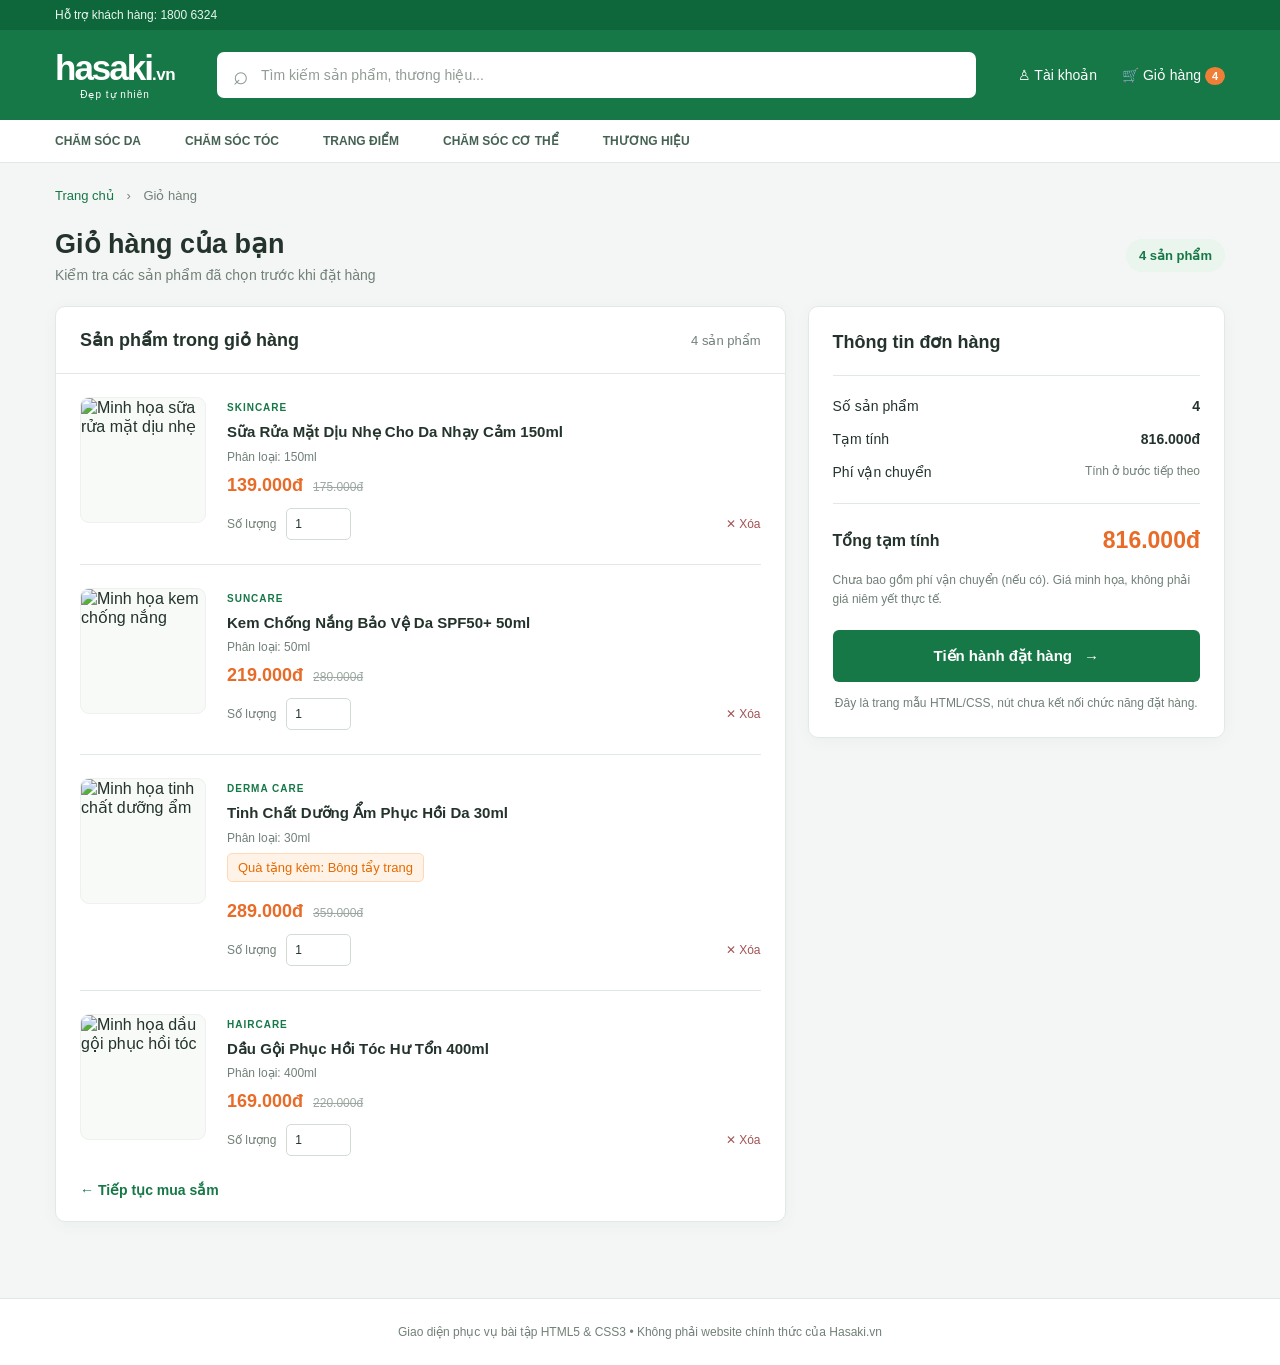
==== index.html @ eb5f2180 "Add files via upload" ====
<!DOCTYPE html>
<html lang="vi">
<head>
  <meta charset="UTF-8">
  <meta name="viewport" content="width=device-width, initial-scale=1.0">
  <meta name="description" content="Giao diện giỏ hàng mẫu lấy cảm hứng từ Hasaki.vn, thiết kế bằng HTML5 và CSS3.">
  <title>Giỏ hàng | Hasaki - Giao diện minh họa</title>
  <link rel="stylesheet" href="styles.css">
</head>
<body>
  <div class="topbar"><div class="container topbar__inner"><span>Hỗ trợ khách hàng: 1800 6324</span></div></div>
  <header class="site-header">
    <div class="container header-inner">
      <a class="brand" href="index.html" aria-label="Hasaki - trang giỏ hàng mẫu">hasaki<span>.vn</span><small>Đẹp tự nhiên</small></a>
      <div class="search-box" role="search"><span aria-hidden="true">⌕</span><span>Tìm kiếm sản phẩm, thương hiệu...</span></div>
      <nav class="header-links" aria-label="Tiện ích"><span class="header-account">♙ <span>Tài khoản</span></span><span class="cart-nav">🛒 <span>Giỏ hàng <b>4</b></span></span></nav>
    </div>
  </header>
  <div class="category-bar"><div class="container">CHĂM SÓC DA <span>CHĂM SÓC TÓC</span> <span>TRANG ĐIỂM</span> <span>CHĂM SÓC CƠ THỂ</span> <span>THƯƠNG HIỆU</span></div></div>
  <main class="container main-content">
    <nav class="breadcrumbs" aria-label="Đường dẫn"><a href="index.html">Trang chủ</a> <span aria-hidden="true">›</span> Giỏ hàng</nav>
    <div class="page-heading"><div><h1>Giỏ hàng của bạn</h1><p>Kiểm tra các sản phẩm đã chọn trước khi đặt hàng</p></div><span class="count-pill">4 sản phẩm</span></div>
    <div class="cart-layout">
      <section class="cart-items" aria-labelledby="products-title">
        <div class="section-heading"><h2 id="products-title">Sản phẩm trong giỏ hàng</h2><span>4 sản phẩm</span></div>
        <ul class="product-list">
          <li class="product"><img src="assets/cleanser.svg" alt="Minh họa sữa rửa mặt dịu nhẹ" width="126" height="126"><div class="product__info"><span class="product__brand">SKINCARE</span><h3>Sữa Rửa Mặt Dịu Nhẹ Cho Da Nhạy Cảm 150ml</h3><span class="product__variant">Phân loại: 150ml</span><div class="product__prices"><strong>139.000đ</strong><del>175.000đ</del></div><div class="product__bottom"><label>Số lượng <input type="number" min="1" max="99" value="1" aria-label="Số lượng sữa rửa mặt"></label><button class="remove-button" type="button" aria-label="Xóa sữa rửa mặt khỏi giỏ hàng">✕ Xóa</button></div></div></li>
          <li class="product"><img src="assets/sunscreen.svg" alt="Minh họa kem chống nắng" width="126" height="126"><div class="product__info"><span class="product__brand">SUNCARE</span><h3>Kem Chống Nắng Bảo Vệ Da SPF50+ 50ml</h3><span class="product__variant">Phân loại: 50ml</span><div class="product__prices"><strong>219.000đ</strong><del>280.000đ</del></div><div class="product__bottom"><label>Số lượng <input type="number" min="1" max="99" value="1" aria-label="Số lượng kem chống nắng"></label><button class="remove-button" type="button" aria-label="Xóa kem chống nắng khỏi giỏ hàng">✕ Xóa</button></div></div></li>
          <li class="product"><img src="assets/serum.svg" alt="Minh họa tinh chất dưỡng ẩm" width="126" height="126"><div class="product__info"><span class="product__brand">DERMA CARE</span><h3>Tinh Chất Dưỡng Ẩm Phục Hồi Da 30ml</h3><span class="product__variant">Phân loại: 30ml</span><div class="product__gift">Quà tặng kèm: Bông tẩy trang</div><div class="product__prices"><strong>289.000đ</strong><del>359.000đ</del></div><div class="product__bottom"><label>Số lượng <input type="number" min="1" max="99" value="1" aria-label="Số lượng tinh chất dưỡng ẩm"></label><button class="remove-button" type="button" aria-label="Xóa tinh chất dưỡng ẩm khỏi giỏ hàng">✕ Xóa</button></div></div></li>
          <li class="product"><img src="assets/shampoo.svg" alt="Minh họa dầu gội phục hồi tóc" width="126" height="126"><div class="product__info"><span class="product__brand">HAIRCARE</span><h3>Dầu Gội Phục Hồi Tóc Hư Tổn 400ml</h3><span class="product__variant">Phân loại: 400ml</span><div class="product__prices"><strong>169.000đ</strong><del>220.000đ</del></div><div class="product__bottom"><label>Số lượng <input type="number" min="1" max="99" value="1" aria-label="Số lượng dầu gội"></label><button class="remove-button" type="button" aria-label="Xóa dầu gội khỏi giỏ hàng">✕ Xóa</button></div></div></li>
        </ul>
        <a class="continue-link" href="https://hasaki.vn/">← Tiếp tục mua sắm</a>
      </section>
      <aside class="summary" aria-labelledby="summary-title">
        <h2 id="summary-title">Thông tin đơn hàng</h2>
        <div class="summary__row"><span>Số sản phẩm</span><strong>4</strong></div>
        <div class="summary__row"><span>Tạm tính</span><strong>816.000đ</strong></div>
        <div class="summary__row"><span>Phí vận chuyển</span><span class="muted">Tính ở bước tiếp theo</span></div>
        <div class="summary__divider"></div>
        <div class="summary__row summary__total"><span>Tổng tạm tính</span><strong>816.000đ</strong></div>
        <p class="summary__note">Chưa bao gồm phí vận chuyển (nếu có). Giá minh họa, không phải giá niêm yết thực tế.</p>
        <button class="checkout-btn" type="button">Tiến hành đặt hàng <span aria-hidden="true">→</span></button>
        <p class="demo-note">Đây là trang mẫu HTML/CSS, nút chưa kết nối chức năng đặt hàng.</p>
      </aside>
    </div>
  </main>
  <footer class="footer"><div class="container">Giao diện phục vụ bài tập HTML5 & CSS3 • Không phải website chính thức của Hasaki.vn</div></footer>
</body>
</html>
---- styles.css ----
:root{--green:#167747;--green-dark:#0e663b;--green-light:#e9f5ed;--bg:#f4f6f5;--text:#24342c;--muted:#718078;--line:#e2e9e5;--orange:#e86b28;--white:#fff}*{box-sizing:border-box}html{font-family:Arial,Helvetica,sans-serif;color:var(--text);background:var(--bg)}body{margin:0}button,input{font:inherit}button{cursor:pointer}a{color:inherit;text-decoration:none}.container{width:min(1170px,calc(100% - 40px));margin:auto}.topbar{background:var(--green-dark);color:#e9f7ee;font-size:12px}.topbar__inner{display:flex;justify-content:space-between;padding:8px 0}.site-header{background:var(--green);color:#fff}.header-inner{min-height:90px;display:flex;align-items:center;gap:42px}.brand{font-size:35px;font-weight:800;letter-spacing:-2px;line-height:1;white-space:nowrap}.brand>span{font-size:17px;letter-spacing:-.5px}.brand small{display:block;font-size:10px;letter-spacing:1px;text-align:center;font-weight:400;margin-top:5px}.search-box{background:#fff;color:#919c96;border-radius:7px;padding:15px 16px;flex:1;font-size:14px;display:flex;gap:12px;align-items:center}.search-box>span:first-child{font-size:26px;line-height:0}.header-links{display:flex;gap:25px;white-space:nowrap;font-size:14px}.cart-nav b{background:#ef7e36;border-radius:50%;padding:3px 7px;font-size:11px}.category-bar{background:#fff;border-bottom:1px solid var(--line);font-size:12px;font-weight:700;color:#456253}.category-bar .container{display:flex;gap:44px;padding:14px 0}.main-content{padding-bottom:76px}.breadcrumbs{padding:25px 0;color:var(--muted);font-size:13px}.breadcrumbs a{color:var(--green)}.breadcrumbs span{padding:0 9px}.page-heading{display:flex;align-items:center;justify-content:space-between;margin-bottom:23px}.page-heading h1{font-size:27px;margin:0 0 7px}.page-heading p{font-size:14px;color:var(--muted);margin:0}.count-pill{background:var(--green-light);color:var(--green);padding:9px 13px;border-radius:30px;font-size:13px;font-weight:700}.cart-layout{display:grid;grid-template-columns:minmax(0,1.75fr) minmax(310px,1fr);gap:22px;align-items:start}.cart-items,.summary{background:var(--white);border:1px solid var(--line);border-radius:10px;box-shadow:0 3px 16px #1f563b0b}.section-heading{display:flex;justify-content:space-between;align-items:center;padding:22px 24px;border-bottom:1px solid var(--line)}.section-heading h2,.summary h2{font-size:18px;margin:0}.section-heading span{color:var(--muted);font-size:13px}.product-list{list-style:none;padding:0 24px;margin:0}.product{display:flex;gap:21px;padding:23px 0;border-bottom:1px solid var(--line)}.product:last-child{border-bottom:0}.product img{width:126px;height:126px;object-fit:cover;flex-shrink:0;background:#f7faf7;border:1px solid #eef1ed;border-radius:9px}.product__info{flex:1;min-width:0}.product__brand{font-size:10px;font-weight:700;color:var(--green);letter-spacing:1px}.product h3{font-size:15px;line-height:1.5;margin:6px 0}.product__variant{display:block;font-size:12px;color:var(--muted)}.product__prices{display:flex;align-items:baseline;gap:10px;margin:11px 0}.product__prices strong{font-size:18px;color:var(--orange)}.product__prices del{font-size:12px;color:#9ca7a1}.product__bottom{display:flex;align-items:center;justify-content:space-between;gap:12px}.product__bottom label{display:flex;gap:10px;align-items:center;color:var(--muted);font-size:12px}.product__bottom input{width:65px;padding:8px;border:1px solid #d0dcd4;border-radius:5px;color:var(--text)}.remove-button{border:0;background:none;color:#a25353;font-size:12px;padding:10px 0}.remove-button:hover{text-decoration:underline}.continue-link{display:inline-block;margin:2px 24px 23px;color:var(--green);font-size:14px;font-weight:700}.continue-link:hover{text-decoration:underline}.summary{padding:24px;position:sticky;top:18px}.summary h2{padding-bottom:22px;border-bottom:1px solid var(--line);margin-bottom:22px}.summary__row{display:flex;justify-content:space-between;gap:10px;margin:17px 0;font-size:14px}.summary__row strong{font-weight:700}.muted{color:var(--muted);font-size:12px;text-align:right}.summary__divider{height:1px;background:var(--line);margin:23px 0}.summary__total{align-items:center;font-size:16px;font-weight:700}.summary__total strong{font-size:23px;color:var(--orange)}.summary__note,.demo-note{color:var(--muted);font-size:12px;line-height:1.55}.summary__note{margin:13px 0 22px}.checkout-btn{width:100%;min-height:52px;background:var(--green);border:0;border-radius:6px;color:#fff;font-weight:700;font-size:15px;display:flex;align-items:center;justify-content:center;gap:12px}.checkout-btn:hover{background:var(--green-dark)}.checkout-btn:focus-visible,.remove-button:focus-visible,.continue-link:focus-visible,input:focus-visible{outline:3px solid #f5a75f;outline-offset:3px}.demo-note{text-align:center;margin:12px 0 0}.footer{background:#fff;border-top:1px solid var(--line);padding:26px 0;color:var(--muted);font-size:12px;text-align:center}@media(max-width:900px){.header-inner{gap:18px}.category-bar .container{gap:22px;overflow:hidden;white-space:nowrap}.cart-layout{grid-template-columns:minmax(0,1fr)}.summary{position:static}}@media(max-width:600px){.container{width:min(100% - 24px,1170px)}.topbar__inner span:last-child,.category-bar,.header-account,.search-box{display:none}.header-inner{min-height:68px;justify-content:space-between}.brand{font-size:30px}.page-heading{align-items:start;gap:8px}.page-heading h1{font-size:22px}.page-heading p{font-size:12px;line-height:1.4}.count-pill{font-size:11px;white-space:nowrap}.breadcrumbs{padding:18px 0}.cart-layout{gap:14px}.section-heading{padding:18px 14px}.section-heading h2,.summary h2{font-size:16px}.product-list{padding:0 14px}.product{gap:13px;padding:17px 0}.product img{width:91px;height:105px}.product h3{font-size:13px;margin:4px 0}.product__prices{flex-wrap:wrap;gap:5px;margin:8px 0}.product__prices strong{font-size:16px}.product__prices del{font-size:11px}.product__bottom{align-items:flex-end}.product__bottom label{gap:5px;flex-wrap:wrap}.product__bottom input{width:55px;padding:6px}.remove-button{white-space:nowrap}.summary{padding:19px}.continue-link{margin:0 14px 20px}.main-content{padding-bottom:35px}}
.product__gift {
  display: inline-block;
  margin-top: 8px;
  margin-bottom: 8px;
  padding: 6px 10px;
  background-color: #fff3e8;
  color: #e66a00;
  border: 1px solid #ffd8b5;
  border-radius: 5px;
  font-size: 13px;
  font-weight: 500;
}
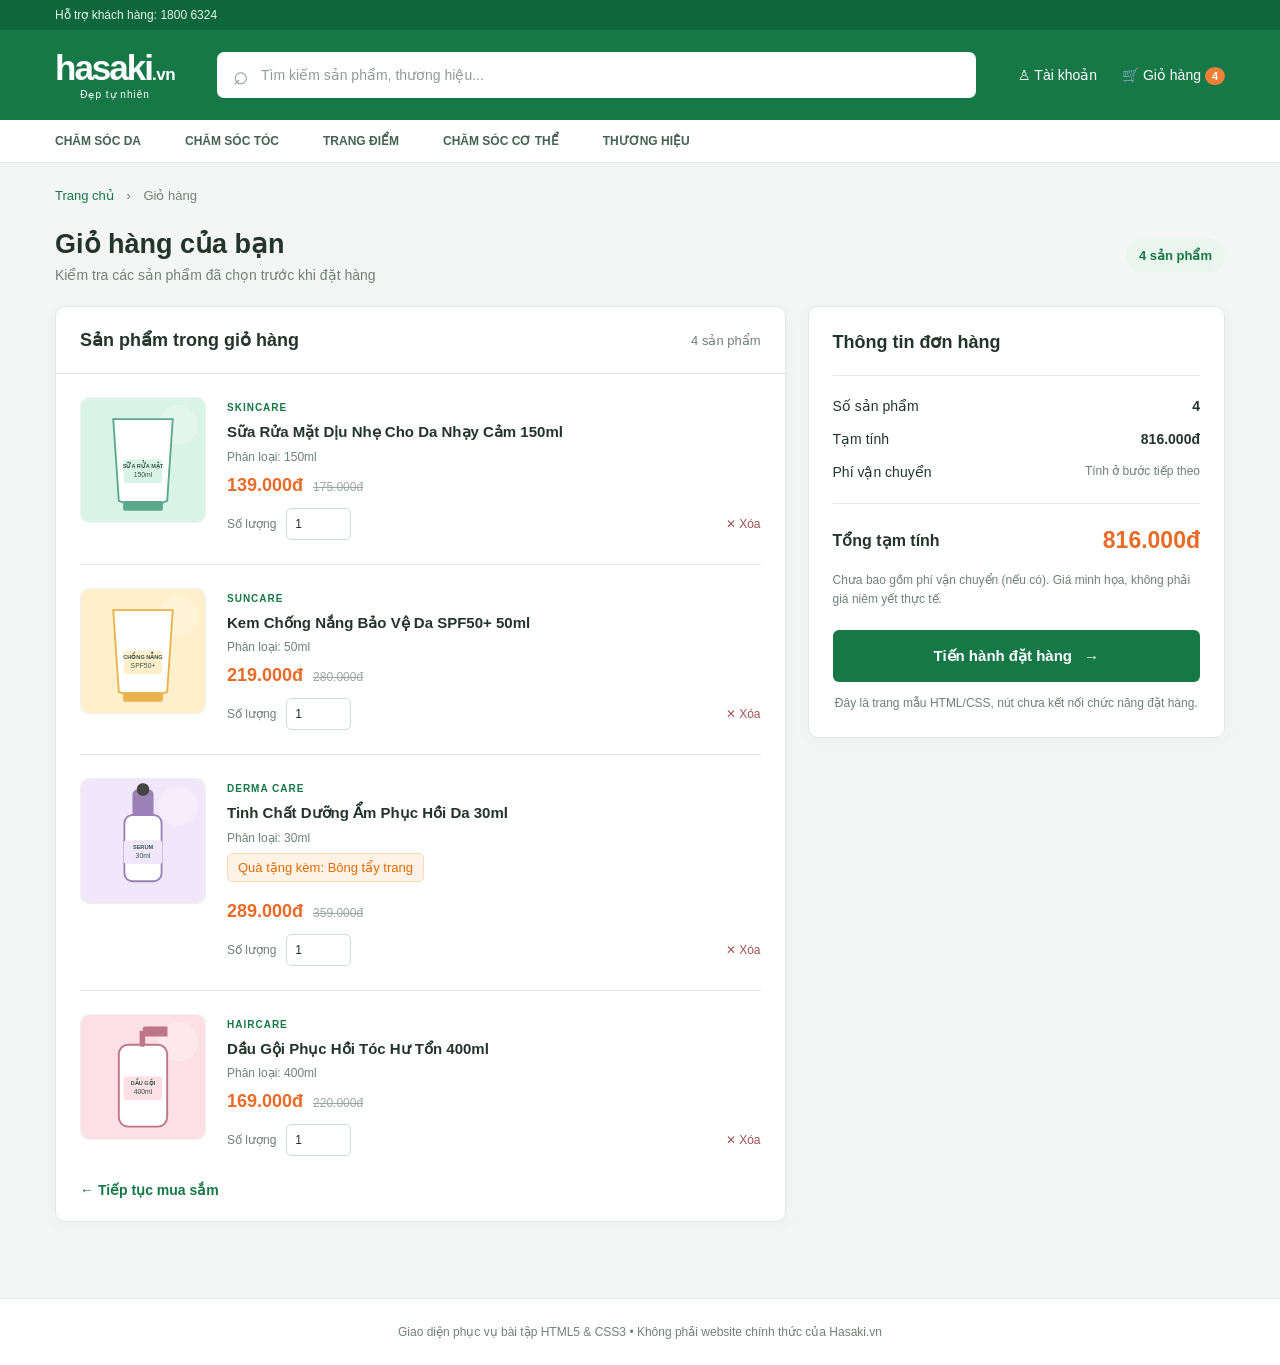
==== commit 486efcd2: "Update index.html" ====
--- a/index.html
+++ b/index.html
@@ -24,10 +24,10 @@
       <section class="cart-items" aria-labelledby="products-title">
         <div class="section-heading"><h2 id="products-title">Sản phẩm trong giỏ hàng</h2><span>4 sản phẩm</span></div>
         <ul class="product-list">
-          <li class="product"><img src="assets/cleanser.svg" alt="Minh họa sữa rửa mặt dịu nhẹ" width="126" height="126"><div class="product__info"><span class="product__brand">SKINCARE</span><h3>Sữa Rửa Mặt Dịu Nhẹ Cho Da Nhạy Cảm 150ml</h3><span class="product__variant">Phân loại: 150ml</span><div class="product__prices"><strong>139.000đ</strong><del>175.000đ</del></div><div class="product__bottom"><label>Số lượng <input type="number" min="1" max="99" value="1" aria-label="Số lượng sữa rửa mặt"></label><button class="remove-button" type="button" aria-label="Xóa sữa rửa mặt khỏi giỏ hàng">✕ Xóa</button></div></div></li>
-          <li class="product"><img src="assets/sunscreen.svg" alt="Minh họa kem chống nắng" width="126" height="126"><div class="product__info"><span class="product__brand">SUNCARE</span><h3>Kem Chống Nắng Bảo Vệ Da SPF50+ 50ml</h3><span class="product__variant">Phân loại: 50ml</span><div class="product__prices"><strong>219.000đ</strong><del>280.000đ</del></div><div class="product__bottom"><label>Số lượng <input type="number" min="1" max="99" value="1" aria-label="Số lượng kem chống nắng"></label><button class="remove-button" type="button" aria-label="Xóa kem chống nắng khỏi giỏ hàng">✕ Xóa</button></div></div></li>
-          <li class="product"><img src="assets/serum.svg" alt="Minh họa tinh chất dưỡng ẩm" width="126" height="126"><div class="product__info"><span class="product__brand">DERMA CARE</span><h3>Tinh Chất Dưỡng Ẩm Phục Hồi Da 30ml</h3><span class="product__variant">Phân loại: 30ml</span><div class="product__gift">Quà tặng kèm: Bông tẩy trang</div><div class="product__prices"><strong>289.000đ</strong><del>359.000đ</del></div><div class="product__bottom"><label>Số lượng <input type="number" min="1" max="99" value="1" aria-label="Số lượng tinh chất dưỡng ẩm"></label><button class="remove-button" type="button" aria-label="Xóa tinh chất dưỡng ẩm khỏi giỏ hàng">✕ Xóa</button></div></div></li>
-          <li class="product"><img src="assets/shampoo.svg" alt="Minh họa dầu gội phục hồi tóc" width="126" height="126"><div class="product__info"><span class="product__brand">HAIRCARE</span><h3>Dầu Gội Phục Hồi Tóc Hư Tổn 400ml</h3><span class="product__variant">Phân loại: 400ml</span><div class="product__prices"><strong>169.000đ</strong><del>220.000đ</del></div><div class="product__bottom"><label>Số lượng <input type="number" min="1" max="99" value="1" aria-label="Số lượng dầu gội"></label><button class="remove-button" type="button" aria-label="Xóa dầu gội khỏi giỏ hàng">✕ Xóa</button></div></div></li>
+          <li class="product"><img src="cleanser.svg" alt="Minh họa sữa rửa mặt dịu nhẹ" width="126" height="126"><div class="product__info"><span class="product__brand">SKINCARE</span><h3>Sữa Rửa Mặt Dịu Nhẹ Cho Da Nhạy Cảm 150ml</h3><span class="product__variant">Phân loại: 150ml</span><div class="product__prices"><strong>139.000đ</strong><del>175.000đ</del></div><div class="product__bottom"><label>Số lượng <input type="number" min="1" max="99" value="1" aria-label="Số lượng sữa rửa mặt"></label><button class="remove-button" type="button" aria-label="Xóa sữa rửa mặt khỏi giỏ hàng">✕ Xóa</button></div></div></li>
+          <li class="product"><img src="sunscreen.svg" alt="Minh họa kem chống nắng" width="126" height="126"><div class="product__info"><span class="product__brand">SUNCARE</span><h3>Kem Chống Nắng Bảo Vệ Da SPF50+ 50ml</h3><span class="product__variant">Phân loại: 50ml</span><div class="product__prices"><strong>219.000đ</strong><del>280.000đ</del></div><div class="product__bottom"><label>Số lượng <input type="number" min="1" max="99" value="1" aria-label="Số lượng kem chống nắng"></label><button class="remove-button" type="button" aria-label="Xóa kem chống nắng khỏi giỏ hàng">✕ Xóa</button></div></div></li>
+          <li class="product"><img src="serum.svg" alt="Minh họa tinh chất dưỡng ẩm" width="126" height="126"><div class="product__info"><span class="product__brand">DERMA CARE</span><h3>Tinh Chất Dưỡng Ẩm Phục Hồi Da 30ml</h3><span class="product__variant">Phân loại: 30ml</span><div class="product__gift">Quà tặng kèm: Bông tẩy trang</div><div class="product__prices"><strong>289.000đ</strong><del>359.000đ</del></div><div class="product__bottom"><label>Số lượng <input type="number" min="1" max="99" value="1" aria-label="Số lượng tinh chất dưỡng ẩm"></label><button class="remove-button" type="button" aria-label="Xóa tinh chất dưỡng ẩm khỏi giỏ hàng">✕ Xóa</button></div></div></li>
+          <li class="product"><img src="shampoo.svg" alt="Minh họa dầu gội phục hồi tóc" width="126" height="126"><div class="product__info"><span class="product__brand">HAIRCARE</span><h3>Dầu Gội Phục Hồi Tóc Hư Tổn 400ml</h3><span class="product__variant">Phân loại: 400ml</span><div class="product__prices"><strong>169.000đ</strong><del>220.000đ</del></div><div class="product__bottom"><label>Số lượng <input type="number" min="1" max="99" value="1" aria-label="Số lượng dầu gội"></label><button class="remove-button" type="button" aria-label="Xóa dầu gội khỏi giỏ hàng">✕ Xóa</button></div></div></li>
         </ul>
         <a class="continue-link" href="https://hasaki.vn/">← Tiếp tục mua sắm</a>
       </section>
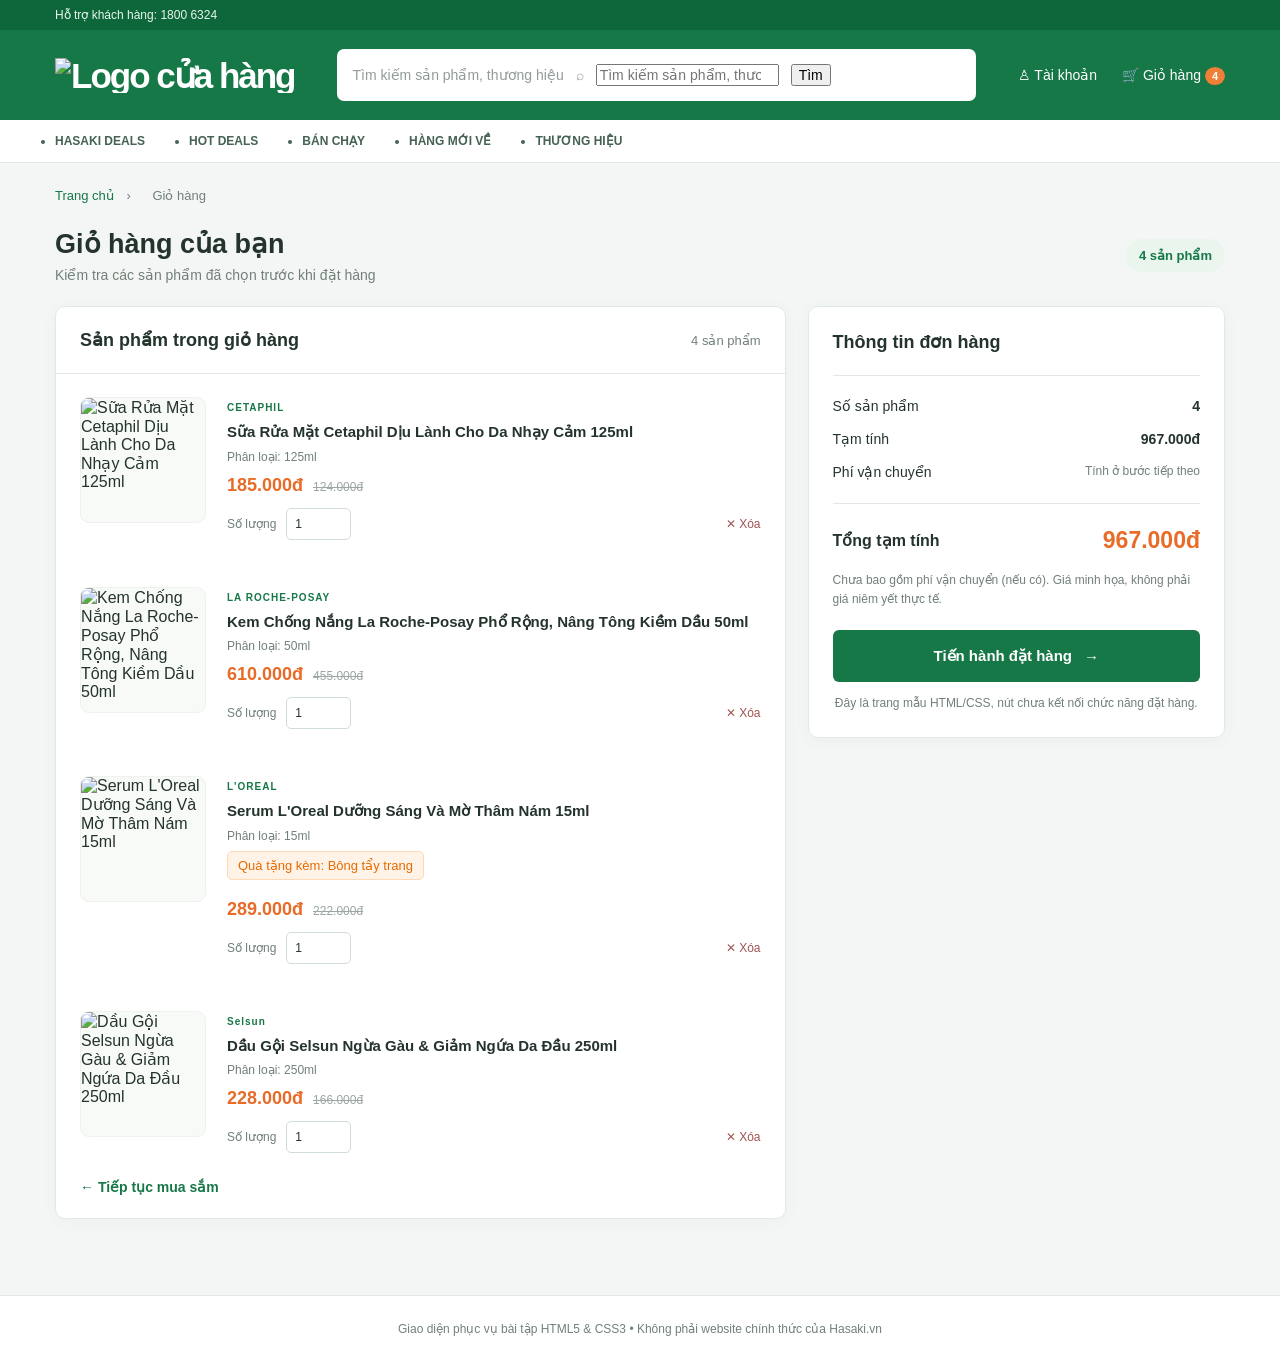
==== commit 2d742301: "Add files via upload" ====
--- a/index.html
+++ b/index.html
@@ -8,42 +8,192 @@
   <link rel="stylesheet" href="styles.css">
 </head>
 <body>
-  <div class="topbar"><div class="container topbar__inner"><span>Hỗ trợ khách hàng: 1800 6324</span></div></div>
+  <div class="topbar">
+    <div class="container topbar__inner">
+      <span>Hỗ trợ khách hàng: 1800 6324</span>
+    </div>
+  </div>
+
   <header class="site-header">
     <div class="container header-inner">
-      <a class="brand" href="index.html" aria-label="Hasaki - trang giỏ hàng mẫu">hasaki<span>.vn</span><small>Đẹp tự nhiên</small></a>
-      <div class="search-box" role="search"><span aria-hidden="true">⌕</span><span>Tìm kiếm sản phẩm, thương hiệu...</span></div>
-      <nav class="header-links" aria-label="Tiện ích"><span class="header-account">♙ <span>Tài khoản</span></span><span class="cart-nav">🛒 <span>Giỏ hàng <b>4</b></span></span></nav>
+      <a class="brand" href="https://hasaki.vn/" aria-label="Logo Hasaki">
+       <img src="assets/logo.png" alt="Logo cửa hàng">
+      </a>
+
+      <form class="search-box" role="search" action="#" method="get">
+        <label class="visually-hidden" for="site-search">Tìm kiếm sản phẩm, thương hiệu</label>
+        <span aria-hidden="true">⌕</span>
+        <input id="site-search" type="search" name="q" placeholder="Tìm kiếm sản phẩm, thương hiệu...">
+        <button type="submit">Tìm</button>
+      </form>
+
+      <nav class="header-links" aria-label="Tiện ích">
+        <a class="header-account" href="https://hasaki.vn/customer/account">
+        <span class="header-account">♙ <span>Tài khoản</span></span>
+        </a>
+        <span class="cart-nav">🛒 <span>Giỏ hàng <b>4</b></span></span>
+      </nav>
     </div>
   </header>
-  <div class="category-bar"><div class="container">CHĂM SÓC DA <span>CHĂM SÓC TÓC</span> <span>TRANG ĐIỂM</span> <span>CHĂM SÓC CƠ THỂ</span> <span>THƯƠNG HIỆU</span></div></div>
+
+  <nav class="category-bar" aria-label="Danh mục sản phẩm">
+    <ul class="container category-list">
+      <li>
+        <a href="https://hasaki.vn/deals-dang-dien-ra.html?product_list_order=topsale" aria-label="Xem tất cả các deal của Hasaki">
+          <span>HASAKI DEALS</span>
+        </a>
+      </li>
+      
+      <li>
+        <a href="https://hasaki.vn/campaign/wow" aria-label="Xem tất cả các deal hot">
+          <span>HOT DEALS</span>
+        </a>
+      </li>
+
+      <li>
+        <a href="https://hasaki.vn/san-pham-ban-chay.html?sort=topsale" aria-label="Xem tất cả sản phẩm bán chạy">
+          <span>BÁN CHẠY</span>
+        </a>
+      </li>
+
+      <li>
+        <a href="https://hasaki.vn/hang-moi-ve.html?sort=position" aria-label="Xem tất cả sản phẩm mới">
+          <span>HÀNG MỚI VỀ</span>
+        </a>
+      </li>
+
+      <li>
+        <a href="https://hasaki.vn/thuong-hieu" aria-label="Xem tất cả thương hiệu">
+        <span>THƯƠNG HIỆU</span>
+        </a>
+      </li>
+    </ul>
+  </nav>
+
   <main class="container main-content">
-    <nav class="breadcrumbs" aria-label="Đường dẫn"><a href="index.html">Trang chủ</a> <span aria-hidden="true">›</span> Giỏ hàng</nav>
-    <div class="page-heading"><div><h1>Giỏ hàng của bạn</h1><p>Kiểm tra các sản phẩm đã chọn trước khi đặt hàng</p></div><span class="count-pill">4 sản phẩm</span></div>
+    <nav class="breadcrumbs" aria-label="Đường dẫn">
+      <a href="https://hasaki.vn/">Trang chủ</a>
+      <span aria-hidden="true">›</span>
+      <span aria-current="page">Giỏ hàng</span>
+    </nav>
+
+    <section class="page-heading" aria-labelledby="page-title">
+      <div>
+        <h1 id="page-title">Giỏ hàng của bạn</h1>
+        <p>Kiểm tra các sản phẩm đã chọn trước khi đặt hàng</p>
+      </div>
+      <span class="count-pill">4 sản phẩm</span>
+    </section>
+
     <div class="cart-layout">
       <section class="cart-items" aria-labelledby="products-title">
-        <div class="section-heading"><h2 id="products-title">Sản phẩm trong giỏ hàng</h2><span>4 sản phẩm</span></div>
+        <header class="section-heading">
+          <h2 id="products-title">Sản phẩm trong giỏ hàng</h2>
+          <span>4 sản phẩm</span>
+        </header>
+
         <ul class="product-list">
-          <li class="product"><img src="cleanser.svg" alt="Minh họa sữa rửa mặt dịu nhẹ" width="126" height="126"><div class="product__info"><span class="product__brand">SKINCARE</span><h3>Sữa Rửa Mặt Dịu Nhẹ Cho Da Nhạy Cảm 150ml</h3><span class="product__variant">Phân loại: 150ml</span><div class="product__prices"><strong>139.000đ</strong><del>175.000đ</del></div><div class="product__bottom"><label>Số lượng <input type="number" min="1" max="99" value="1" aria-label="Số lượng sữa rửa mặt"></label><button class="remove-button" type="button" aria-label="Xóa sữa rửa mặt khỏi giỏ hàng">✕ Xóa</button></div></div></li>
-          <li class="product"><img src="sunscreen.svg" alt="Minh họa kem chống nắng" width="126" height="126"><div class="product__info"><span class="product__brand">SUNCARE</span><h3>Kem Chống Nắng Bảo Vệ Da SPF50+ 50ml</h3><span class="product__variant">Phân loại: 50ml</span><div class="product__prices"><strong>219.000đ</strong><del>280.000đ</del></div><div class="product__bottom"><label>Số lượng <input type="number" min="1" max="99" value="1" aria-label="Số lượng kem chống nắng"></label><button class="remove-button" type="button" aria-label="Xóa kem chống nắng khỏi giỏ hàng">✕ Xóa</button></div></div></li>
-          <li class="product"><img src="serum.svg" alt="Minh họa tinh chất dưỡng ẩm" width="126" height="126"><div class="product__info"><span class="product__brand">DERMA CARE</span><h3>Tinh Chất Dưỡng Ẩm Phục Hồi Da 30ml</h3><span class="product__variant">Phân loại: 30ml</span><div class="product__gift">Quà tặng kèm: Bông tẩy trang</div><div class="product__prices"><strong>289.000đ</strong><del>359.000đ</del></div><div class="product__bottom"><label>Số lượng <input type="number" min="1" max="99" value="1" aria-label="Số lượng tinh chất dưỡng ẩm"></label><button class="remove-button" type="button" aria-label="Xóa tinh chất dưỡng ẩm khỏi giỏ hàng">✕ Xóa</button></div></div></li>
-          <li class="product"><img src="shampoo.svg" alt="Minh họa dầu gội phục hồi tóc" width="126" height="126"><div class="product__info"><span class="product__brand">HAIRCARE</span><h3>Dầu Gội Phục Hồi Tóc Hư Tổn 400ml</h3><span class="product__variant">Phân loại: 400ml</span><div class="product__prices"><strong>169.000đ</strong><del>220.000đ</del></div><div class="product__bottom"><label>Số lượng <input type="number" min="1" max="99" value="1" aria-label="Số lượng dầu gội"></label><button class="remove-button" type="button" aria-label="Xóa dầu gội khỏi giỏ hàng">✕ Xóa</button></div></div></li>
+          <li>
+            <article class="product">
+              <img src="assets/sữa rửa mặt hasaki.jpg" alt="Sữa Rửa Mặt Cetaphil Dịu Lành Cho Da Nhạy Cảm 125ml" width="126" height="126">
+              <div class="product__info">
+                <span class="product__brand">CETAPHIL</span>
+                <h3>
+                  <a href="https://hasaki.vn/san-pham/sua-rua-mat-cetaphil-diu-nhe-khong-xa-phong-125ml-moi-101589.html">
+                  Sữa Rửa Mặt Cetaphil Dịu Lành Cho Da Nhạy Cảm 125ml
+                  </a>
+                </h3>
+                <span class="product__variant">Phân loại: 125ml</span>
+                <div class="product__prices"><strong>185.000đ</strong><del>124.000đ</del></div>
+                <div class="product__bottom">
+                  <label>Số lượng <input type="number" min="1" max="99" value="1" aria-label="Số lượng sữa rửa mặt"></label>
+                  <button class="remove-button" type="button" aria-label="Xóa sữa rửa mặt khỏi giỏ hàng">✕ Xóa</button>
+                </div>
+              </div>
+            </article>
+          </li>
+
+          <li>
+            <article class="product">
+              <img src="assets/kem chống nắng hasaki.jpg" alt="Kem Chống Nắng La Roche-Posay Phổ Rộng, Nâng Tông Kiềm Dầu 50ml" width="126" height="126">
+              <div class="product__info">
+                <span class="product__brand">LA ROCHE-POSAY</span>
+                <h3>
+                  <a href="https://hasaki.vn/san-pham/kem-chong-nang-la-roche-posay-spf-50-bao-ve-da-50ml-183033.html">
+                    Kem Chống Nắng La Roche-Posay Phổ Rộng, Nâng Tông Kiềm Dầu 50ml
+                  </a>
+                </h3>
+                <span class="product__variant">Phân loại: 50ml</span>
+                <div class="product__prices"><strong>610.000đ</strong><del>455.000đ</del></div>
+                <div class="product__bottom">
+                  <label>Số lượng <input type="number" min="1" max="99" value="1" aria-label="Số lượng kem chống nắng"></label>
+                  <button class="remove-button" type="button" aria-label="Xóa kem chống nắng khỏi giỏ hàng">✕ Xóa</button>
+                </div>
+              </div>
+            </article>
+          </li>
+
+          <li>
+            <article class="product">
+              <img src="assets/serum hasaki.jpg" alt="Serum L'Oreal Dưỡng Sáng Và Mờ Thâm Nám 15ml" width="126" height="126">
+              <div class="product__info">
+                <span class="product__brand">L'OREAL</span>
+                <h3>
+                  <a href="https://hasaki.vn/san-pham/serum-l-oreal-paris-glycolic-duong-sang-va-mo-tham-nam-15ml-100293.html?srsltid=AYCX9vKftLYHLnlT8ARGbI6kKtZoW1_BTbR-81weAN6QM21pg6y7OMZZ">
+                    Serum L'Oreal Dưỡng Sáng Và Mờ Thâm Nám 15ml
+                  </a>
+                </h3>
+                <span class="product__variant">Phân loại: 15ml</span>
+                <p class="product__gift">Quà tặng kèm: Bông tẩy trang</p>
+                <div class="product__prices"><strong>289.000đ</strong><del>222.000đ</del></div>
+                <div class="product__bottom">
+                  <label>Số lượng <input type="number" min="1" max="99" value="1" aria-label="Số lượng tinh chất dưỡng ẩm"></label>
+                  <button class="remove-button" type="button" aria-label="Xóa tinh chất dưỡng ẩm khỏi giỏ hàng">✕ Xóa</button>
+                </div>
+              </div>
+            </article>
+          </li>
+
+          <li>
+            <article class="product">
+              <img src="assets/dầu gội hasaki.jpg" alt="Dầu Gội Selsun Ngừa Gàu & Giảm Ngứa Da Đầu 250ml" width="126" height="126">
+              <div class="product__info">
+                <span class="product__brand">Selsun</span>
+                <h3>
+                  <a href="https://hasaki.vn/san-pham/dau-goi-selsun-ngua-gau-giam-ngua-da-dau-250ml-100901.html?srsltid=AYCX9vJM6kt7i1_5kwsbkzrvp9JMnAa6rpFVwP-KtRbpQVtyN65Ue0fr">
+                    Dầu Gội Selsun Ngừa Gàu & Giảm Ngứa Da Đầu 250ml
+                  </a>
+                </h3>
+                <span class="product__variant">Phân loại: 250ml</span>
+                <div class="product__prices"><strong>228.000đ</strong><del>166.000đ</del></div>
+                <div class="product__bottom">
+                  <label>Số lượng <input type="number" min="1" max="99" value="1" aria-label="Số lượng dầu gội"></label>
+                  <button class="remove-button" type="button" aria-label="Xóa dầu gội khỏi giỏ hàng">✕ Xóa</button>
+                </div>
+              </div>
+            </article>
+          </li>
         </ul>
+
         <a class="continue-link" href="https://hasaki.vn/">← Tiếp tục mua sắm</a>
       </section>
+
       <aside class="summary" aria-labelledby="summary-title">
         <h2 id="summary-title">Thông tin đơn hàng</h2>
         <div class="summary__row"><span>Số sản phẩm</span><strong>4</strong></div>
-        <div class="summary__row"><span>Tạm tính</span><strong>816.000đ</strong></div>
+        <div class="summary__row"><span>Tạm tính</span><strong>967.000đ</strong></div>
         <div class="summary__row"><span>Phí vận chuyển</span><span class="muted">Tính ở bước tiếp theo</span></div>
         <div class="summary__divider"></div>
-        <div class="summary__row summary__total"><span>Tổng tạm tính</span><strong>816.000đ</strong></div>
+        <div class="summary__row summary__total"><span>Tổng tạm tính</span><strong>967.000đ</strong></div>
         <p class="summary__note">Chưa bao gồm phí vận chuyển (nếu có). Giá minh họa, không phải giá niêm yết thực tế.</p>
         <button class="checkout-btn" type="button">Tiến hành đặt hàng <span aria-hidden="true">→</span></button>
         <p class="demo-note">Đây là trang mẫu HTML/CSS, nút chưa kết nối chức năng đặt hàng.</p>
       </aside>
     </div>
   </main>
-  <footer class="footer"><div class="container">Giao diện phục vụ bài tập HTML5 & CSS3 • Không phải website chính thức của Hasaki.vn</div></footer>
+
+  <footer class="footer">
+    <div class="container">Giao diện phục vụ bài tập HTML5 &amp; CSS3 • Không phải website chính thức của Hasaki.vn</div>
+  </footer>
 </body>
 </html>
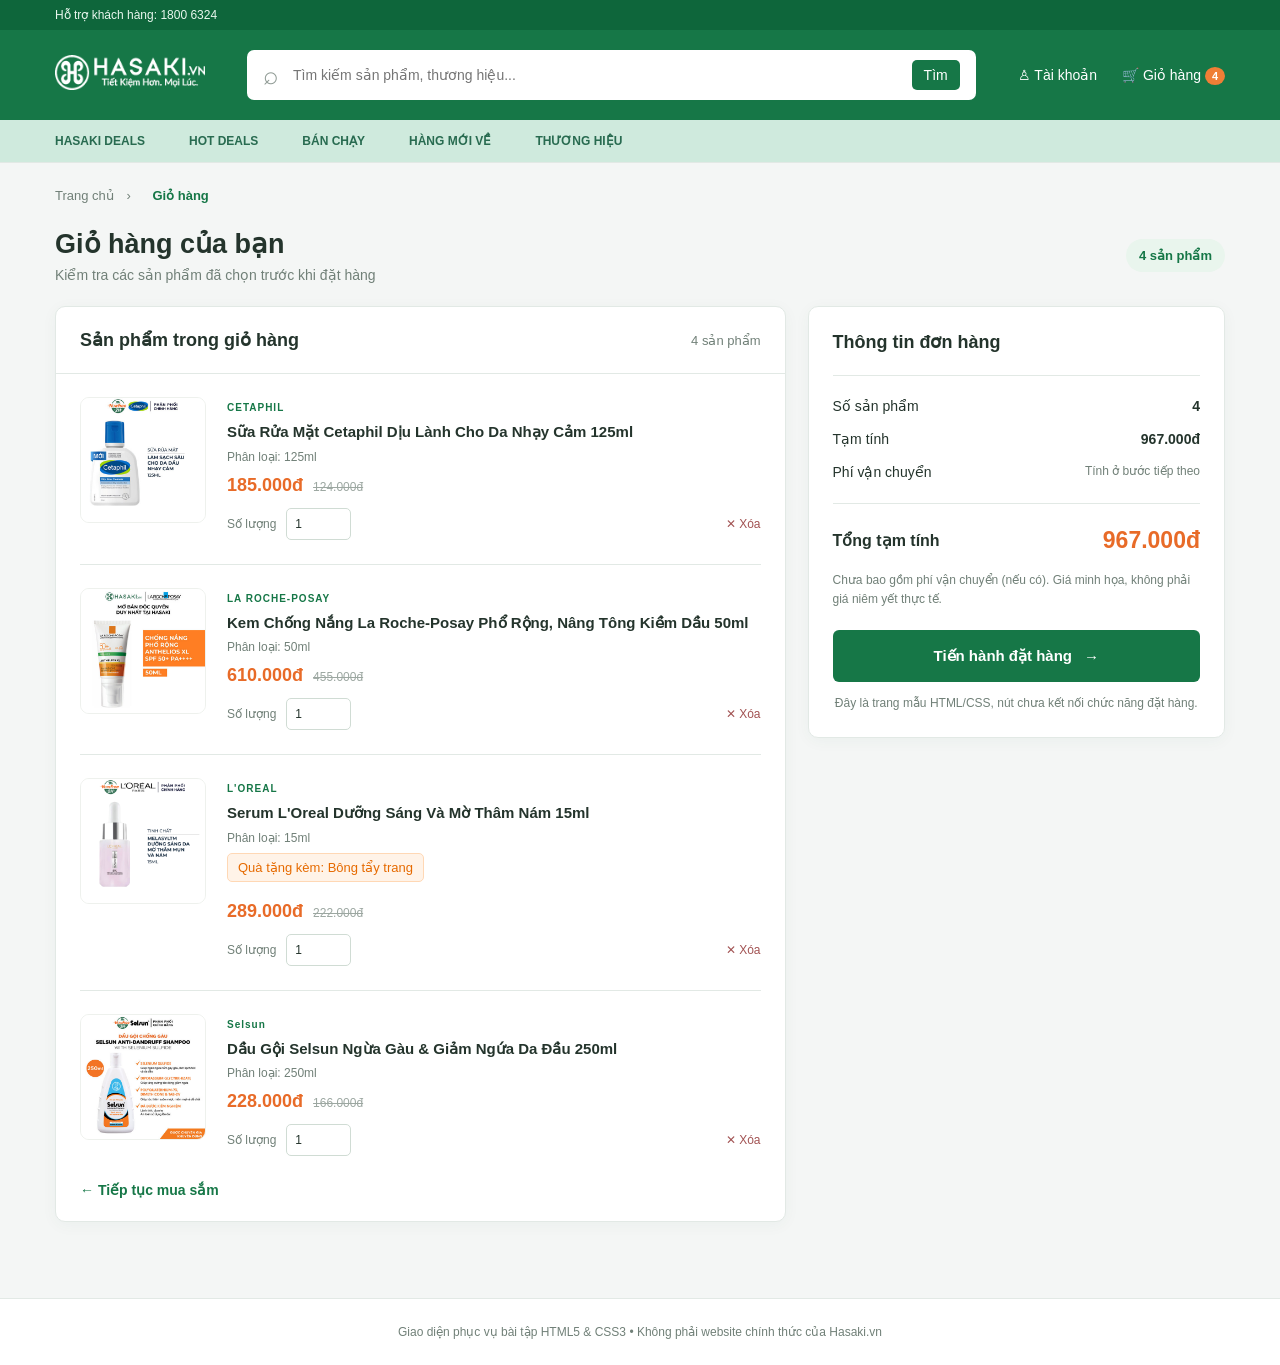
==== commit 0584cd9c: "Add files via upload" ====
--- a/index.html
+++ b/index.html
@@ -5,7 +5,7 @@
   <meta name="viewport" content="width=device-width, initial-scale=1.0">
   <meta name="description" content="Giao diện giỏ hàng mẫu lấy cảm hứng từ Hasaki.vn, thiết kế bằng HTML5 và CSS3.">
   <title>Giỏ hàng | Hasaki - Giao diện minh họa</title>
-  <link rel="stylesheet" href="styles.css">
+  <link rel="stylesheet" href="./style.css">
 </head>
 <body>
   <div class="topbar">
@@ -17,7 +17,7 @@
   <header class="site-header">
     <div class="container header-inner">
       <a class="brand" href="https://hasaki.vn/" aria-label="Logo Hasaki">
-       <img src="assets/logo.png" alt="Logo cửa hàng">
+       <img src="./images/logo.png" alt="Logo cửa hàng">
       </a>
 
       <form class="search-box" role="search" action="#" method="get">
@@ -95,7 +95,7 @@
         <ul class="product-list">
           <li>
             <article class="product">
-              <img src="assets/sữa rửa mặt hasaki.jpg" alt="Sữa Rửa Mặt Cetaphil Dịu Lành Cho Da Nhạy Cảm 125ml" width="126" height="126">
+              <img src="./images/sữa rửa mặt hasaki.jpg" alt="Sữa Rửa Mặt Cetaphil Dịu Lành Cho Da Nhạy Cảm 125ml" width="126" height="126">
               <div class="product__info">
                 <span class="product__brand">CETAPHIL</span>
                 <h3>
@@ -115,7 +115,7 @@
 
           <li>
             <article class="product">
-              <img src="assets/kem chống nắng hasaki.jpg" alt="Kem Chống Nắng La Roche-Posay Phổ Rộng, Nâng Tông Kiềm Dầu 50ml" width="126" height="126">
+              <img src="./images/kem chống nắng hasaki.jpg" alt="Kem Chống Nắng La Roche-Posay Phổ Rộng, Nâng Tông Kiềm Dầu 50ml" width="126" height="126">
               <div class="product__info">
                 <span class="product__brand">LA ROCHE-POSAY</span>
                 <h3>
@@ -135,7 +135,7 @@
 
           <li>
             <article class="product">
-              <img src="assets/serum hasaki.jpg" alt="Serum L'Oreal Dưỡng Sáng Và Mờ Thâm Nám 15ml" width="126" height="126">
+              <img src="./images/serum hasaki.jpg" alt="Serum L'Oreal Dưỡng Sáng Và Mờ Thâm Nám 15ml" width="126" height="126">
               <div class="product__info">
                 <span class="product__brand">L'OREAL</span>
                 <h3>
@@ -156,7 +156,7 @@
 
           <li>
             <article class="product">
-              <img src="assets/dầu gội hasaki.jpg" alt="Dầu Gội Selsun Ngừa Gàu & Giảm Ngứa Da Đầu 250ml" width="126" height="126">
+              <img src="./images/dầu gội hasaki.jpg" alt="Dầu Gội Selsun Ngừa Gàu & Giảm Ngứa Da Đầu 250ml" width="126" height="126">
               <div class="product__info">
                 <span class="product__brand">Selsun</span>
                 <h3>
--- a/style.css
+++ b/style.css
@@ -0,0 +1,374 @@
+:root{--green:#167747;--green-dark:#0e663b;--green-light:#e9f5ed;--bg:#f4f6f5;--text:#24342c;--muted:#718078;--line:#e2e9e5;--orange:#e86b28;--white:#fff}
+*{box-sizing:border-box}
+html{font-family:Arial,Helvetica,sans-serif;color:var(--text);background:var(--bg)}
+body{margin:0}
+button,input{font:inherit}
+button{cursor:pointer}
+a{color:inherit;text-decoration:none}
+.container{width:min(1170px,calc(100% - 40px));margin:auto}
+.topbar{background:var(--green-dark);color:#e9f7ee;font-size:12px}
+.topbar__inner{display:flex;justify-content:space-between;padding:8px 0}
+.site-header{background:var(--green);color:#fff}
+.header-inner{min-height:90px;display:flex;align-items:center;gap:42px}
+.brand{font-size:35px;font-weight:800;letter-spacing:-2px;line-height:1;white-space:nowrap}
+.brand>span{font-size:17px;letter-spacing:-.5px}
+.brand small{display:block;font-size:10px;letter-spacing:1px;text-align:center;font-weight:400;margin-top:5px}
+.brand img {width: 150px;height: auto;max-height: 60px;object-fit: contain;}
+.search-box{background:#fff;color:#919c96;border-radius:7px;padding:10px 16px;flex:1;font-size:14px;display:flex;gap:12px;align-items:center}
+.search-box>span{font-size:26px;line-height:1}
+.search-box input{border:0;outline:0;min-width:0;flex:1;color:var(--text);background:transparent}
+.search-box button{border:0;border-radius:5px;background:var(--green);color:#fff;padding:7px 12px}
+.header-links{display:flex;gap:25px;white-space:nowrap;font-size:14px}
+.cart-nav b{background:#ef7e36;border-radius:50%;padding:3px 7px;font-size:11px}
+.category-bar{background:#fff;border-bottom:1px solid var(--line);font-size:12px;font-weight:700;color:#456253}
+.category-list{display:flex;gap:44px;padding:14px 0;margin-top:0;margin-bottom:0;list-style:none}
+.category-bar {background-color: #CFEADD;width: 100%;}
+.category-bar .category-list {background-color: transparent;}
+.category-bar a {color: #286B50;text-decoration: none;}
+.category-bar a:hover {color: #174D38;}
+.main-content{padding-bottom:76px}
+.breadcrumbs {padding: 25px 0;color: var(--muted);font-size: 13px;}
+.breadcrumbs a {color: var(--muted);text-decoration: none;}
+.breadcrumbs a:hover {color: var(--green);}
+.breadcrumbs > span {padding: 0 9px;}
+.breadcrumbs [aria-current="page"] {color: var(--green);font-weight: 700;}
+.page-heading{display:flex;align-items:center;justify-content:space-between;margin-bottom:23px}
+.page-heading h1{font-size:27px;margin:0 0 7px}
+.page-heading p{font-size:14px;color:var(--muted);margin:0}
+.count-pill{background:var(--green-light);color:var(--green);padding:9px 13px;border-radius:30px;font-size:13px;font-weight:700}
+.cart-layout{display:grid;grid-template-columns:minmax(0,1.75fr) minmax(310px,1fr);gap:22px;align-items:start}
+.cart-items,.summary{background:var(--white);border:1px solid var(--line);border-radius:10px;box-shadow:0 3px 16px #1f563b0b}
+.section-heading{display:flex;justify-content:space-between;align-items:center;padding:22px 24px;border-bottom:1px solid var(--line)}
+.section-heading h2,.summary h2{font-size:18px;margin:0}
+.section-heading span{color:var(--muted);font-size:13px}
+.product-list{list-style:none;padding:0 24px;margin:0}
+.product-list>li{margin:0;padding:0;}
+.product{display:flex;gap:21px;padding:23px 0;border-bottom:1px solid var(--line)}
+.product-list>li:last-child .product{border-bottom:0}
+.product img{width:126px;height:126px;object-fit:cover;flex-shrink:0;background:#f7faf7;border:1px solid #eef1ed;border-radius:9px}
+.product__info{flex:1;min-width:0}
+.product__brand{font-size:10px;font-weight:700;color:var(--green);letter-spacing:1px}
+.product h3{font-size:15px;line-height:1.5;margin:6px 0}
+.product__variant{display:block;font-size:12px;color:var(--muted)}
+.product{display:flex;gap:21px;padding:23px 0;border-bottom:1px solid var(--line)}
+.product__prices strong{font-size:18px;color:var(--orange)}
+.product__prices del{font-size:12px;color:#9ca7a1}
+.product__prices{display:flex;align-items:baseline;gap:10px;margin:11px 0}
+.product__bottom{display:flex;align-items:center;justify-content:space-between;gap:12px}
+.product__bottom label{display:flex;gap:10px;align-items:center;color:var(--muted);font-size:12px}
+.product__bottom input{width:65px;padding:8px;border:1px solid #d0dcd4;border-radius:5px;color:var(--text)}
+.remove-button{border:0;background:none;color:#a25353;font-size:12px;padding:10px 0}
+.remove-button:hover{text-decoration:underline}
+.continue-link{display:inline-block;margin:2px 24px 23px;color:var(--green);font-size:14px;font-weight:700}
+.continue-link:hover{text-decoration:underline}
+.summary{padding:24px;position:sticky;top:18px}
+.summary h2{padding-bottom:22px;border-bottom:1px solid var(--line);margin-bottom:22px}
+.summary__row{display:flex;justify-content:space-between;gap:10px;margin:17px 0;font-size:14px}
+.summary__row strong{font-weight:700}
+.muted{color:var(--muted);font-size:12px;text-align:right}
+.summary__divider{height:1px;background:var(--line);margin:23px 0}
+.summary__total{align-items:center;font-size:16px;font-weight:700}
+.summary__total strong{font-size:23px;color:var(--orange)}
+.summary__note,.demo-note{color:var(--muted);font-size:12px;line-height:1.55}
+.summary__note{margin:13px 0 22px}
+.checkout-btn{width:100%;min-height:52px;background:var(--green);border:0;border-radius:6px;color:#fff;font-weight:700;font-size:15px;display:flex;align-items:center;justify-content:center;gap:12px}
+.checkout-btn:hover{background:var(--green-dark)}
+.checkout-btn:focus-visible,.remove-button:focus-visible,.continue-link:focus-visible,input:focus-visible,.search-box button:focus-visible{outline:3px solid #f5a75f;outline-offset:3px}
+.demo-note{text-align:center;margin:12px 0 0}
+.footer{background:#fff;border-top:1px solid var(--line);padding:26px 0;color:var(--muted);font-size:12px;text-align:center}
+.visually-hidden{position:absolute;width:1px;height:1px;padding:0;margin:-1px;overflow:hidden;clip:rect(0,0,0,0);white-space:nowrap;border:0}
+.product__gift{display:inline-block;margin-top:8px;margin-bottom:8px;padding:6px 10px;background-color:#fff3e8;color:#e66a00;border:1px solid #ffd8b5;border-radius:5px;font-size:13px;font-weight:500}
+
+/* ================================
+   RESPONSIVE - TABLET
+   Màn hình từ 601px đến 900px
+================================ */
+
+@media (max-width: 900px) {
+
+    .container {
+        width: calc(100% - 32px);
+    }
+
+    /* Header */
+    .header-inner {
+        gap: 18px;
+    }
+
+    .brand {
+        font-size: 30px;
+    }
+
+    .search-box {
+        min-width: 0;
+    }
+
+    .header-links {
+        gap: 12px;
+        font-size: 13px;
+    }
+
+    /* Thanh danh mục */
+    .category-list {
+        gap: 22px;
+        overflow-x: auto;
+        white-space: nowrap;
+    }
+
+    /* Bố cục giỏ hàng */
+    .cart-layout {
+        grid-template-columns: minmax(0, 1fr);
+        gap: 18px;
+    }
+
+    .summary {
+        position: static;
+    }
+
+    /* Sản phẩm */
+    .product {
+        gap: 16px;
+        padding: 20px 0;
+    }
+
+    .product img {
+        width: 110px;
+        height: 110px;
+    }
+}
+
+
+/* ================================
+   RESPONSIVE - MOBILE
+   Màn hình từ 481px đến 600px
+================================ */
+
+@media (max-width: 600px) {
+
+    .container {
+        width: calc(100% - 24px);
+    }
+
+    /* Header */
+    .topbar__inner span:last-child,
+    .category-bar,
+    .header-account,
+    .search-box {
+        display: none;
+    }
+
+    .header-inner {
+        min-height: 68px;
+        justify-content: space-between;
+        gap: 10px;
+    }
+
+    .brand {
+        font-size: 30px;
+    }
+
+    .header-links {
+        gap: 12px;
+        font-size: 12px;
+    }
+
+    /* Tiêu đề trang */
+    .page-heading {
+        align-items: flex-start;
+        gap: 8px;
+        margin-bottom: 16px;
+    }
+
+    .page-heading h1 {
+        font-size: 22px;
+    }
+
+    .page-heading p {
+        font-size: 12px;
+        line-height: 1.5;
+    }
+
+    .count-pill {
+        font-size: 11px;
+        white-space: nowrap;
+    }
+
+    /* Breadcrumb */
+    .breadcrumbs {
+        padding: 18px 0;
+    }
+
+    /* Khu vực giỏ hàng */
+    .cart-layout {
+        grid-template-columns: minmax(0, 1fr);
+        gap: 14px;
+    }
+
+    .section-heading {
+        padding: 18px 14px;
+    }
+
+    .section-heading h2,
+    .summary h2 {
+        font-size: 16px;
+    }
+
+    /* Danh sách sản phẩm */
+    .product-list {
+        padding: 0 14px;
+    }
+
+    .product {
+        display: flex;
+        align-items: flex-start;
+        gap: 12px;
+        padding: 17px 0;
+    }
+
+    .product img {
+        width: 85px;
+        height: 95px;
+        flex-shrink: 0;
+    }
+
+    .product__info {
+        flex: 1;
+        min-width: 0;
+    }
+
+    .product__brand {
+        font-size: 10px;
+    }
+
+    .product h3 {
+        font-size: 13px;
+        line-height: 1.45;
+        margin: 4px 0;
+    }
+
+    .product__variant {
+        font-size: 11px;
+    }
+
+    .product__prices {
+        flex-wrap: wrap;
+        gap: 5px;
+        margin: 8px 0;
+    }
+
+    .product__prices strong {
+        font-size: 16px;
+    }
+
+    .product__prices del {
+        font-size: 11px;
+    }
+
+    .product__bottom {
+        align-items: center;
+        flex-wrap: wrap;
+        gap: 8px;
+    }
+
+    .product__bottom label {
+        gap: 5px;
+        flex-wrap: wrap;
+    }
+
+    .product__bottom input {
+        width: 55px;
+        padding: 6px;
+    }
+
+    .remove-button {
+        white-space: nowrap;
+    }
+
+    /* Liên kết sản phẩm */
+    .product__info h3 a {
+        color: inherit;
+        text-decoration: none;
+    }
+
+    .product__info h3 a:hover {
+        color: var(--green);
+        text-decoration: underline;
+    }
+
+    /* Tổng kết đơn hàng */
+    .summary {
+        padding: 19px;
+    }
+
+    .summary__row {
+        font-size: 13px;
+    }
+
+    .summary__total strong {
+        font-size: 21px;
+    }
+
+    /* Liên kết tiếp tục mua sắm */
+    .continue-link {
+        margin: 0 14px 20px;
+    }
+
+    .main-content {
+        padding-bottom: 35px;
+    }
+
+    .footer {
+        padding: 20px 12px;
+    }
+}
+
+
+/* ================================
+   RESPONSIVE - MOBILE NHỎ
+   Màn hình tối đa 380px
+================================ */
+
+@media (max-width: 380px) {
+
+    .container {
+        width: calc(100% - 20px);
+    }
+
+    .brand {
+        font-size: 26px;
+    }
+
+    .header-links {
+        gap: 8px;
+        font-size: 11px;
+    }
+
+    .product-list {
+        padding: 0 10px;
+    }
+
+    .product {
+        gap: 9px;
+    }
+
+    .product img {
+        width: 72px;
+        height: 82px;
+    }
+
+    .product h3 {
+        font-size: 12px;
+    }
+
+    .product__bottom label {
+        font-size: 11px;
+    }
+
+    .summary {
+        padding: 15px;
+    }
+
+    .checkout-btn {
+        font-size: 13px;
+    }
+}
